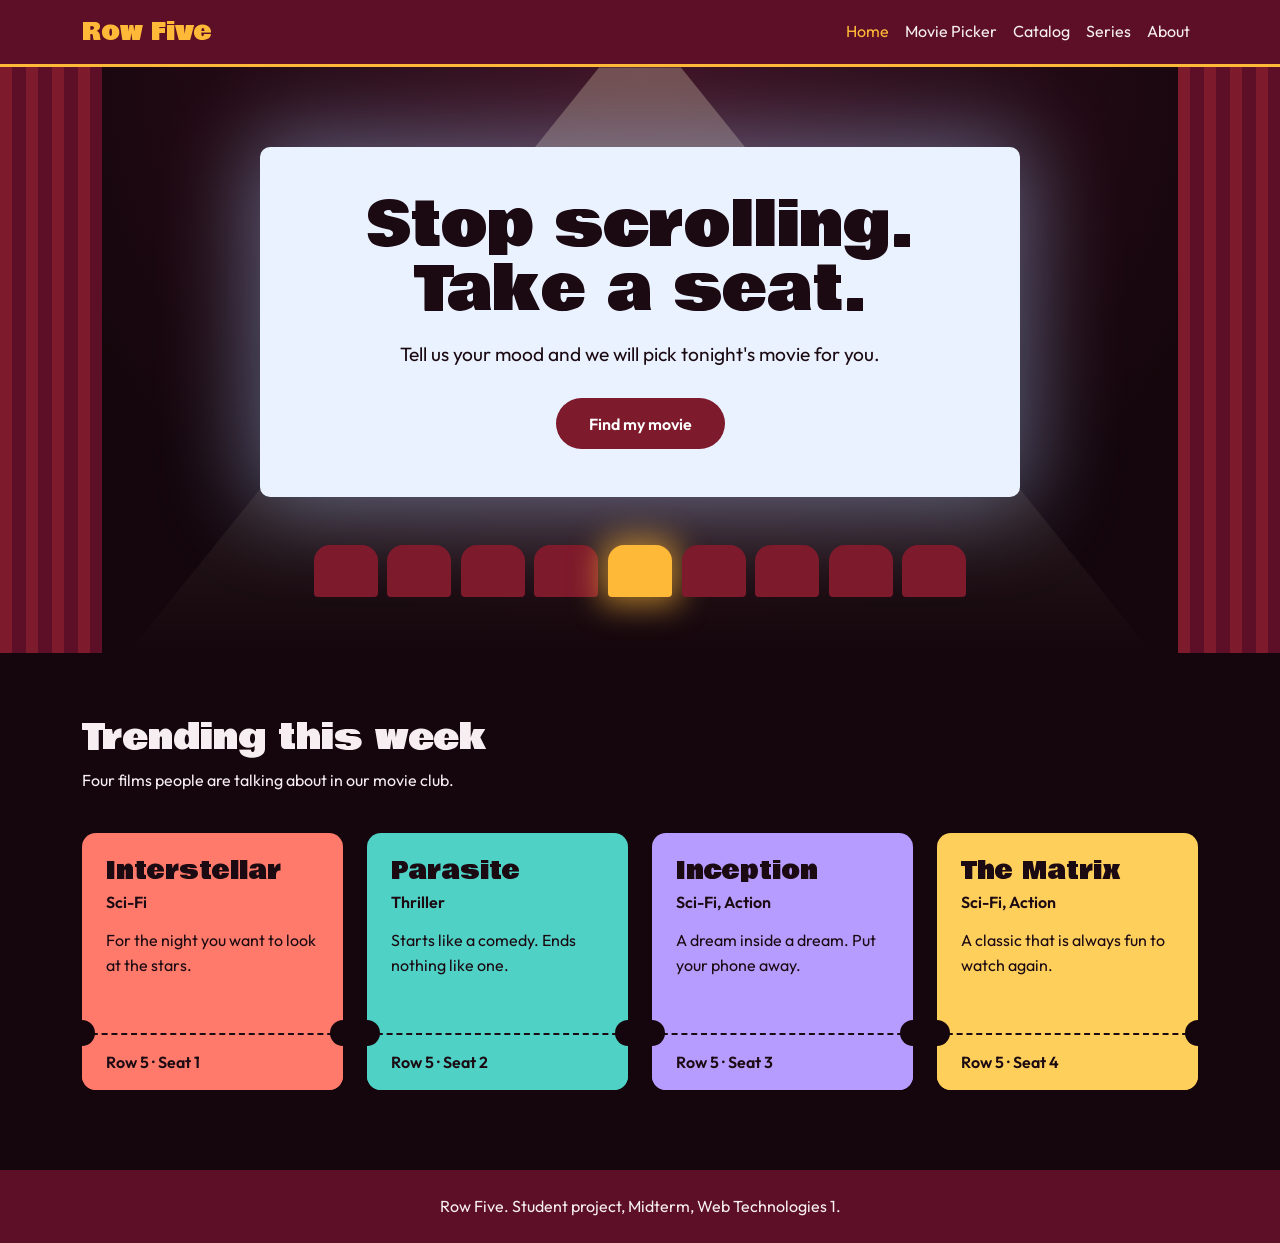
==== index.html @ 7a22eea6 "Add files via upload" ====
<!DOCTYPE html>
<html lang="en">
<head>
  <meta charset="UTF-8">
  <meta name="viewport" content="width=device-width, initial-scale=1">
  <title>Row Five | Find tonight's movie</title>

  <!-- Fonts: Bowlby One (headings) and Outfit (text) -->
  <link rel="preconnect" href="https://fonts.googleapis.com">
  <link rel="preconnect" href="https://fonts.gstatic.com" crossorigin>
  <link href="https://fonts.googleapis.com/css2?family=Bowlby+One&family=Outfit:wght@400;600&display=swap" rel="stylesheet">

  <!-- Bootstrap first, then our own style (ours must come after) -->
  <link href="https://cdn.jsdelivr.net/npm/bootstrap@5.3.3/dist/css/bootstrap.min.css" rel="stylesheet">
  <link rel="stylesheet" href="style.css">
</head>
<body>

  <!-- Navigation: the same on every page -->
  <header>
    <nav class="navbar navbar-expand-md site-nav">
      <div class="container">
        <a class="navbar-brand" href="index.html">Row Five</a>
        <button class="navbar-toggler" type="button" data-bs-toggle="collapse"
                data-bs-target="#menu" aria-controls="menu" aria-expanded="false" aria-label="Open menu">
          <span class="navbar-toggler-icon"></span>
        </button>
        <div class="collapse navbar-collapse" id="menu">
          <ul class="navbar-nav ms-auto">
            <li class="nav-item"><a class="nav-link active" href="index.html">Home</a></li>
            <li class="nav-item"><a class="nav-link" href="picker.html">Movie Picker</a></li>
            <li class="nav-item"><a class="nav-link" href="catalog.html">Catalog</a></li>
            <li class="nav-item"><a class="nav-link" href="series.html">Series</a></li>
            <li class="nav-item"><a class="nav-link" href="about.html">About</a></li>
          </ul>
        </div>
      </div>
    </nav>
  </header>

  <main>
    <!-- Hero: a tiny cinema hall -->
    <section class="hero">
      <div class="beam" aria-hidden="true"></div>

      <div class="container hero-inner">
        <div class="screen">
          <h1>Stop scrolling. Take a seat.</h1>
          <p class="hero-text">Tell us your mood and we will pick tonight's movie for you.</p>
          <a class="btn btn-seat" href="picker.html">Find my movie</a>
        </div>

        <div class="seats" aria-hidden="true">
          <span class="seat"></span><span class="seat"></span><span class="seat"></span>
          <span class="seat"></span><span class="seat seat-lit"></span><span class="seat"></span>
          <span class="seat"></span><span class="seat"></span><span class="seat"></span>
        </div>
      </div>
    </section>

    <!-- Trending this week: ticket cards -->
    <section class="trends">
      <div class="container">
        <h2>Trending this week</h2>
        <p class="section-text">Four films people are talking about in our movie club.</p>

        <div class="row g-4">
          <div class="col-12 col-sm-6 col-lg-3">
            <article class="ticket t-coral">
              <div class="ticket-main">
                <h3>Interstellar</h3>
                <p class="genre">Sci-Fi</p>
                <p>For the night you want to look at the stars.</p>
              </div>
              <div class="ticket-stub">Row 5 · Seat 1</div>
            </article>
          </div>

          <div class="col-12 col-sm-6 col-lg-3">
            <article class="ticket t-teal">
              <div class="ticket-main">
                <h3>Parasite</h3>
                <p class="genre">Thriller</p>
                <p>Starts like a comedy. Ends nothing like one.</p>
              </div>
              <div class="ticket-stub">Row 5 · Seat 2</div>
            </article>
          </div>

          <div class="col-12 col-sm-6 col-lg-3">
            <article class="ticket t-violet">
              <div class="ticket-main">
                <h3>Inception</h3>
                <p class="genre">Sci-Fi, Action</p>
                <p>A dream inside a dream. Put your phone away.</p>
              </div>
              <div class="ticket-stub">Row 5 · Seat 3</div>
            </article>
          </div>

          <div class="col-12 col-sm-6 col-lg-3">
            <article class="ticket t-mustard">
              <div class="ticket-main">
                <h3>The Matrix</h3>
                <p class="genre">Sci-Fi, Action</p>
                <p>A classic that is always fun to watch again.</p>
              </div>
              <div class="ticket-stub">Row 5 · Seat 4</div>
            </article>
          </div>
        </div>
      </div>
    </section>
  </main>

  <footer class="site-footer">
    <div class="container">
      <p>Row Five. Student project, Midterm, Web Technologies 1.</p>
    </div>
  </footer>

  <script src="https://cdn.jsdelivr.net/npm/bootstrap@5.3.3/dist/js/bootstrap.bundle.min.js"></script>
</body>
</html>
---- style.css ----
/* ===== Colors and fonts in one place (CSS variables) ===== */
:root {
  --night: #14060c;       /* dark hall */
  --velvet: #7d1a2c;      /* curtains */
  --velvet-dark: #5c0f26;
  --amber: #ffb938;       /* projector light */
  --screen: #eaf2ff;      /* cold white screen */
  --ink: #1b0a12;         /* dark text */
  --text: #f6eef0;

  --font-title: "Bowlby One", Impact, sans-serif;
  --font-text: "Outfit", Arial, sans-serif;
}

/* ===== Common styles for all pages ===== */
body {
  background: var(--night);
  color: var(--text);
  font-family: var(--font-text);
  line-height: 1.6;
}
h1, h2, h3, .navbar-brand {
  font-family: var(--font-title);
  font-weight: 400;
}
h2 { font-size: 2.2rem; margin-bottom: .5rem; }
.section-text { margin-bottom: 2.5rem; max-width: 60ch; }

/* ===== Navigation ===== */
.site-nav { background: var(--velvet-dark); border-bottom: 3px solid var(--amber); }
.site-nav .navbar-brand { color: var(--amber); font-size: 1.5rem; }
.site-nav .nav-link { color: var(--text); padding: .6rem 1rem; }
.site-nav .nav-link:hover,
.site-nav .nav-link.active { color: var(--amber); }
.site-nav .navbar-toggler { border-color: var(--amber); }
.site-nav .navbar-toggler-icon { filter: invert(1); }

/* ===== Hero: cinema hall ===== */
.hero {
  position: relative;
  overflow: hidden;
  padding: 3.5rem 0 2.5rem;
  background: radial-gradient(ellipse at 50% 0%, #3d1021 0%, var(--night) 70%);
}

/* Curtains on the left and right (stripes = folds) */
.hero::before,
.hero::after {
  content: "";
  position: absolute;
  top: 0;
  bottom: 0;
  width: clamp(28px, 8vw, 130px);
  background: repeating-linear-gradient(90deg, var(--velvet) 0 12px, var(--velvet-dark) 12px 26px);
}
.hero::before { left: 0; }
.hero::after  { right: 0; }

/* Projector beam: a trapezoid made with clip-path */
.beam {
  position: absolute;
  top: 0;
  left: 50%;
  width: 80%;
  height: 100%;
  transform: translateX(-50%);
  background: linear-gradient(to bottom, rgba(255, 240, 200, .28), rgba(255, 240, 200, 0));
  clip-path: polygon(46% 0, 54% 0, 100% 100%, 0 100%);
}

.hero-inner { position: relative; z-index: 1; }

/* The screen itself */
.screen {
  max-width: 760px;
  margin: 0 auto;
  padding: 3rem 2rem;
  text-align: center;
  background: var(--screen);
  color: var(--ink);
  border-radius: 10px;
  box-shadow: 0 0 90px 10px rgba(170, 205, 255, .45);
}
.screen h1 {
  font-size: clamp(2rem, 6vw, 3.8rem);
  line-height: 1.05;
  margin-bottom: 1rem;
}
.hero-text { font-size: 1.2rem; max-width: 40ch; margin: 0 auto 1.75rem; }

.btn-seat {
  background: var(--velvet);
  color: #fff;
  font-weight: 600;
  padding: .8rem 2rem;
  border-radius: 999px;
  transition: background .2s;
}
.btn-seat:hover { background: var(--ink); color: var(--amber); }

/* Row of seats: Flexbox */
.seats {
  display: flex;
  justify-content: center;
  gap: .6rem;
  margin-top: 3rem;
}
.seat {
  flex: 1;
  max-width: 64px;
  height: 52px;
  background: var(--velvet);
  border-radius: 16px 16px 4px 4px;
}
.seat-lit {
  background: var(--amber);
  box-shadow: 0 0 30px 8px rgba(255, 185, 56, .6);
}

/* ===== Ticket cards ===== */
.trends { padding: 4rem 0 5rem; }

.ticket {
  position: relative;
  background: var(--c);
  color: var(--ink);
  border-radius: 14px;
  transition: transform .3s;
}
.t-coral   { --c: #ff7a6b; }
.t-teal    { --c: #4fd1c5; }
.t-violet  { --c: #b79cff; }
.t-mustard { --c: #ffcf5c; }

.ticket-main { position: relative; padding: 1.5rem 1.5rem 1.75rem; min-height: 200px; }
.ticket h3 { font-size: 1.5rem; margin-bottom: .25rem; }
.genre { font-weight: 600; margin-bottom: .75rem; }
.ticket-main p:last-child { margin-bottom: 0; }

/* Round notches on both sides of the tear line */
.ticket-main::before,
.ticket-main::after {
  content: "";
  position: absolute;
  bottom: -13px;
  width: 26px;
  height: 26px;
  background: var(--night);
  border-radius: 50%;
  z-index: 2;
}
.ticket-main::before { left: -13px; }
.ticket-main::after  { right: -13px; }

/* Stub that tears off on hover */
.ticket-stub {
  padding: .9rem 1.5rem;
  border-top: 2px dashed var(--ink);
  font-weight: 600;
  background: var(--c);
  border-radius: 0 0 14px 14px;
  transform-origin: left top;
  transition: transform .35s;
}
.ticket:hover { transform: translateY(-5px); }
.ticket:hover .ticket-stub { transform: rotate(8deg) translate(10px, 8px); }

/* ===== Footer ===== */
.site-footer { background: var(--velvet-dark); padding: 1.5rem 0; text-align: center; }
.site-footer p { margin: 0; }

/* ===== Keyboard focus ===== */
a:focus-visible, button:focus-visible { outline: 3px solid var(--amber); outline-offset: 3px; }

/* ===== Our own media queries ===== */
@media (max-width: 767px) {
  .hero { padding: 2.5rem 0 2rem; }
  .screen { padding: 2rem 1.25rem; }
  .seat { height: 42px; }
}
@media (min-width: 1200px) {
  .hero { padding: 5rem 0 3.5rem; }
}

/* For people who turned animations off */
@media (prefers-reduced-motion: reduce) {
  .ticket, .ticket-stub, .btn-seat { transition: none; }
}
/* =========================================================
   PAGE 5: ABOUT
   ========================================================= */

/* ===== Story + facts ===== */
.story { padding: 4rem 0 3rem; }
.story p { max-width: 55ch; }

.facts {
  list-style: none;
  margin: 0;
  padding: 0;
  display: grid;
  gap: 1rem;
}
.facts li {
  display: flex;
  align-items: center;
  gap: 1.25rem;
  padding: 1rem 1.25rem;
  background: linear-gradient(180deg, #2a0f1c, #1d0a14);
  border: 2px solid var(--velvet);
  border-radius: 14px;
  font-size: 1.1rem;
  transition: transform .25s, border-color .25s;
}
.facts li:hover { transform: translateX(8px); border-color: var(--amber); }
.fact-num {
  flex: 0 0 auto;
  min-width: 3.2rem;
  text-align: center;
  font-family: var(--font-title);
  font-size: 2.4rem;
  line-height: 1;
  color: var(--amber);
  text-shadow: 0 0 18px rgba(255, 185, 56, .5);
}

/* ===== Cast & Crew: Grid ===== */
.cast-section {
  padding: 3.5rem 0 4rem;
  background: linear-gradient(180deg, var(--night), #1d0a14 50%, var(--night));
}
.cast-grid {
  display: grid;
  grid-template-columns: repeat(auto-fit, minmax(240px, 1fr));
  gap: 1.5rem;
}
.cast {
  position: relative;
  padding: 1.75rem 1.5rem;
  background: var(--c);
  color: var(--ink);
  border-radius: 14px;
  box-shadow: 0 12px 30px rgba(0, 0, 0, .55);
  transition: transform .3s;
}
/* Small star in the corner */
.cast::after {
  content: "\2605";
  position: absolute;
  top: .8rem;
  right: 1.1rem;
  font-size: 1.6rem;
  color: var(--ink);
  opacity: .8;
  transition: transform .5s;
}
.cast:hover { transform: translateY(-8px) rotate(-1deg); }
.cast:hover::after { transform: rotate(360deg) scale(1.3); }
.cast-role {
  display: inline-block;
  margin-bottom: .75rem;
  padding: .1rem .8rem;
  background: var(--ink);
  color: var(--c);
  border-radius: 999px;
  font-weight: 600;
  font-size: .8rem;
  letter-spacing: 2px;
  text-transform: uppercase;
}
.cast h3 { font-size: 1.5rem; }
.cast p:last-child { margin-bottom: 0; }

/* ===== Rolling credits (the memorable detail) ===== */
.roll-section { padding: 3.5rem 0; text-align: center; }
.roll {
  position: relative;
  max-width: 560px;
  height: 340px;
  margin: 1.5rem auto 0;
  overflow: hidden;
  background: #000;
  border: 6px solid #1c1c24;
  border-radius: 12px;
  box-shadow: 0 0 0 3px #3a3a48, 0 20px 50px rgba(0, 0, 0, .7);
}
/* Dark fade at the top and bottom of the screen */
.roll::before,
.roll::after {
  content: "";
  position: absolute;
  left: 0;
  right: 0;
  height: 70px;
  z-index: 2;
  pointer-events: none;
}
.roll::before { top: 0;    background: linear-gradient(#000, transparent); }
.roll::after  { bottom: 0; background: linear-gradient(transparent, #000); }

.roll-inner {
  padding: 0 1rem;
  animation: roll-up 22s linear infinite;
}
.roll-inner p { margin: 0 0 .4rem; font-size: 1.2rem; }
.roll-small {
  margin-top: 1.6rem !important;
  color: var(--amber);
  font-size: .85rem !important;
  letter-spacing: 3px;
  text-transform: uppercase;
}
.roll-big {
  font-family: var(--font-title);
  font-size: 2.4rem !important;
  line-height: 1.1;
  margin: 1.6rem 0 !important;
}
.roll:hover .roll-inner { animation-play-state: paused; }
@keyframes roll-up {
  from { transform: translateY(340px); }
  to   { transform: translateY(-100%); }
}

/* ===== FAQ: styled Bootstrap accordion ===== */
.faq { padding: 3rem 0 3.5rem; background: #1d0a14; }
.faq-accordion {
  --bs-accordion-bg: #2a0f1c;
  --bs-accordion-color: var(--text);
  --bs-accordion-border-color: var(--velvet);
  --bs-accordion-btn-bg: #2a0f1c;
  --bs-accordion-btn-color: var(--text);
  --bs-accordion-active-bg: var(--velvet-dark);
  --bs-accordion-active-color: var(--amber);
  --bs-accordion-btn-focus-box-shadow: 0 0 0 .25rem rgba(255, 185, 56, .35);
  max-width: 800px;
}
.faq-accordion .accordion-button {
  font-family: var(--font-text);
  font-weight: 600;
  font-size: 1.1rem;
}
.faq-accordion .accordion-button::after { filter: invert(1); }
.faq-accordion .accordion-header { margin: 0; font-size: 1rem; }

/* ===== Sources ===== */
.sources { padding: 3rem 0 4.5rem; }
.sources-list { list-style: none; margin: 0; padding: 0; max-width: 700px; }
.sources-list li {
  padding: .8rem 0;
  border-bottom: 2px dashed var(--velvet);
}
.sources-list strong { color: var(--amber); }

/* ===== Page 5: media queries ===== */
@media (min-width: 768px) {
  .roll { height: 400px; }
  @keyframes roll-up {
    from { transform: translateY(400px); }
    to   { transform: translateY(-100%); }
  }
}
@media (max-width: 767px) {
  .story { padding: 2.5rem 0 2rem; }
  .fact-num { font-size: 2rem; }
  .roll-big { font-size: 1.9rem !important; }
}
@media (prefers-reduced-motion: reduce) {
  .roll { height: auto; }
  .roll-inner { animation: none; padding: 1.5rem 1rem; }
  .roll::before, .roll::after { display: none; }
  .cast, .cast::after, .facts li { transition: none; }
}
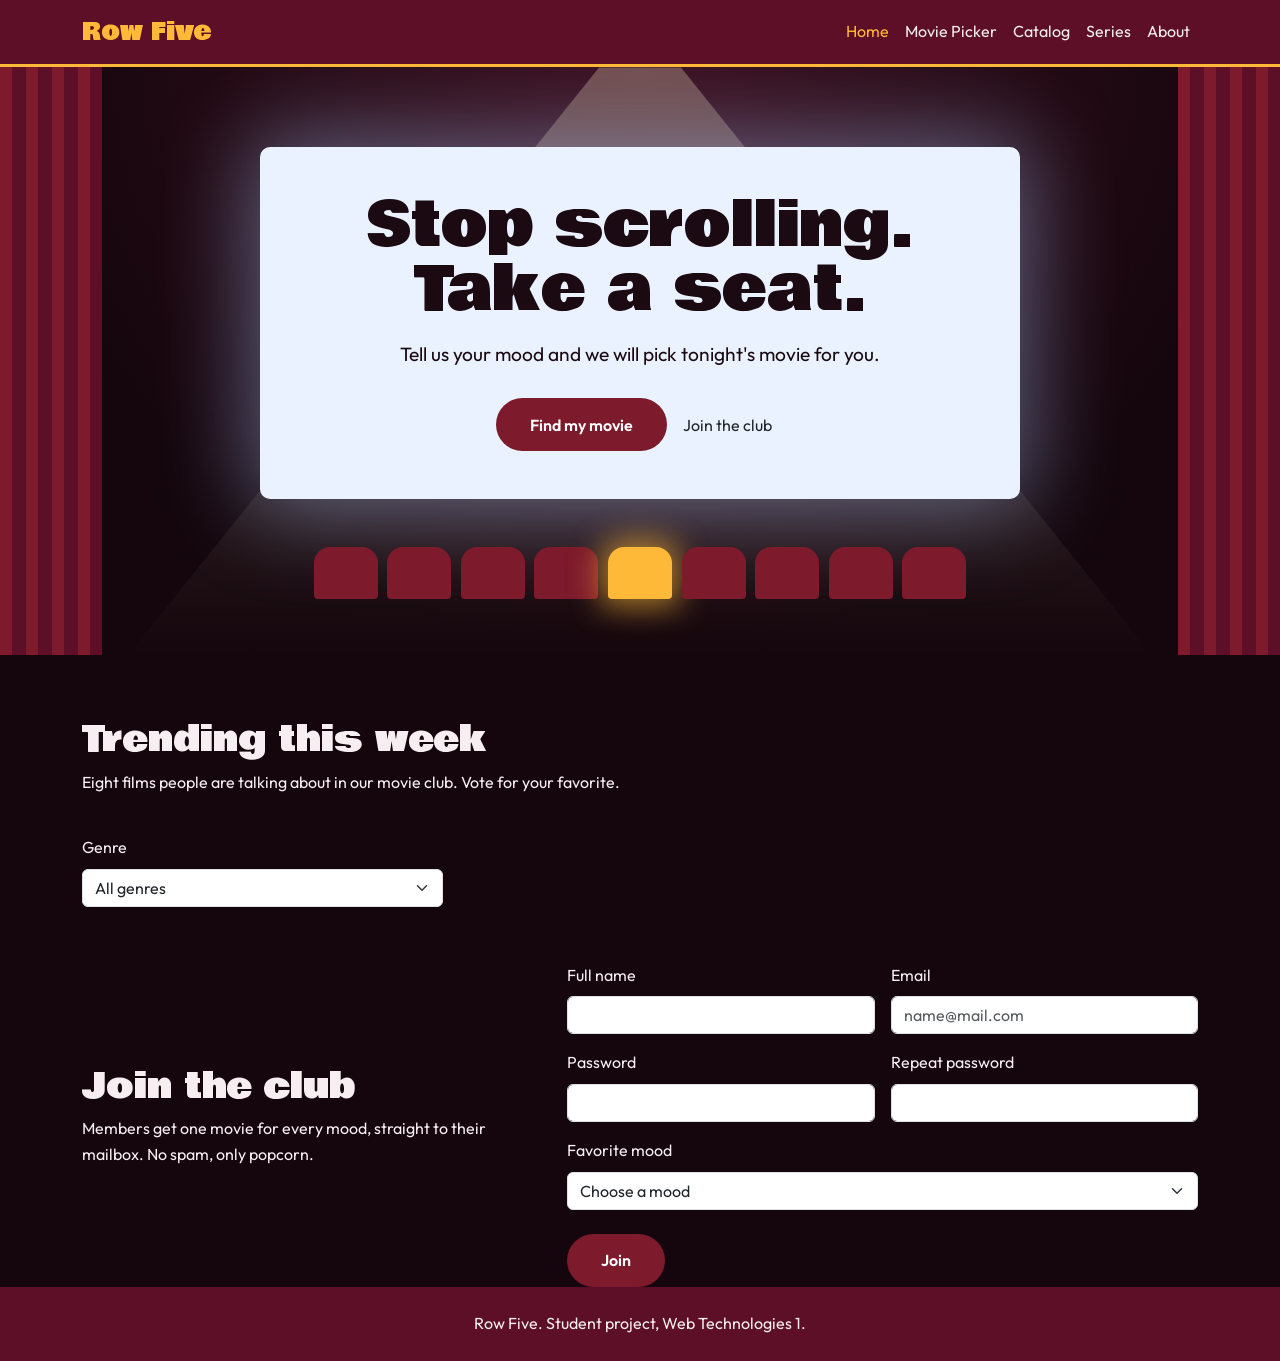
==== commit 3de34d6c: "Add files via upload" ====
--- a/index.html
+++ b/index.html
@@ -3,20 +3,19 @@
 <head>
   <meta charset="UTF-8">
   <meta name="viewport" content="width=device-width, initial-scale=1">
-  <title>Row Five | Find tonight's movie</title>
+  <title>Row Five | Find tonight's movie | Row Five</title>
 
-  <!-- Fonts: Bowlby One (headings) and Outfit (text) -->
   <link rel="preconnect" href="https://fonts.googleapis.com">
   <link rel="preconnect" href="https://fonts.gstatic.com" crossorigin>
   <link href="https://fonts.googleapis.com/css2?family=Bowlby+One&family=Outfit:wght@400;600&display=swap" rel="stylesheet">
 
-  <!-- Bootstrap first, then our own style (ours must come after) -->
   <link href="https://cdn.jsdelivr.net/npm/bootstrap@5.3.3/dist/css/bootstrap.min.css" rel="stylesheet">
   <link rel="stylesheet" href="style.css">
+  <link rel="stylesheet" href="css/forms.css">
+  <link rel="stylesheet" href="css/pages.css">
 </head>
 <body>
 
-  <!-- Navigation: the same on every page -->
   <header>
     <nav class="navbar navbar-expand-md site-nav">
       <div class="container">
@@ -28,10 +27,10 @@
         <div class="collapse navbar-collapse" id="menu">
           <ul class="navbar-nav ms-auto">
             <li class="nav-item"><a class="nav-link active" href="index.html">Home</a></li>
-            <li class="nav-item"><a class="nav-link" href="picker.html">Movie Picker</a></li>
-            <li class="nav-item"><a class="nav-link" href="catalog.html">Catalog</a></li>
-            <li class="nav-item"><a class="nav-link" href="series.html">Series</a></li>
-            <li class="nav-item"><a class="nav-link" href="about.html">About</a></li>
+            <li class="nav-item"><a class="nav-link " href="picker.html">Movie Picker</a></li>
+            <li class="nav-item"><a class="nav-link " href="catalog.html">Catalog</a></li>
+            <li class="nav-item"><a class="nav-link " href="series.html">Series</a></li>
+            <li class="nav-item"><a class="nav-link " href="about.html">About</a></li>
           </ul>
         </div>
       </div>
@@ -47,7 +46,10 @@
         <div class="screen">
           <h1>Stop scrolling. Take a seat.</h1>
           <p class="hero-text">Tell us your mood and we will pick tonight's movie for you.</p>
-          <a class="btn btn-seat" href="picker.html">Find my movie</a>
+          <div class="hero-buttons">
+            <a class="btn btn-seat" href="picker.html">Find my movie</a>
+            <a class="btn btn-outline-seat" href="#join" id="to-join">Join the club</a>
+          </div>
         </div>
 
         <div class="seats" aria-hidden="true">
@@ -58,55 +60,77 @@
       </div>
     </section>
 
-    <!-- Trending this week: ticket cards -->
-    <section class="trends">
+    <!-- Trending this week: ticket cards made from an array -->
+    <section class="trends" id="trends">
       <div class="container">
         <h2>Trending this week</h2>
-        <p class="section-text">Four films people are talking about in our movie club.</p>
+        <p class="section-text">Eight films people are talking about in our movie club. Vote for your favorite.</p>
 
-        <div class="row g-4">
-          <div class="col-12 col-sm-6 col-lg-3">
-            <article class="ticket t-coral">
-              <div class="ticket-main">
-                <h3>Interstellar</h3>
-                <p class="genre">Sci-Fi</p>
-                <p>For the night you want to look at the stars.</p>
+        <div class="row g-3 align-items-end trend-tools">
+          <div class="col-12 col-sm-6 col-md-4">
+            <label for="genre" class="form-label">Genre</label>
+            <select class="form-select" id="genre">
+              <option value="all">All genres</option>
+            </select>
+          </div>
+          <div class="col-12 col-sm-6 col-md-8">
+            <p class="votes-info" id="votes-info" aria-live="polite"></p>
+          </div>
+        </div>
+
+        <div class="row g-4" id="trend-list"></div>
+      </div>
+    </section>
+
+    <!-- Join the club: form with 5 fields -->
+    <section class="join" id="join">
+      <div class="container">
+        <div class="row g-5 align-items-center">
+          <div class="col-12 col-lg-5">
+            <h2>Join the club</h2>
+            <p>Members get one movie for every mood, straight to their mailbox. No spam, only popcorn.</p>
+          </div>
+          <div class="col-12 col-lg-7">
+            <form id="join-form" class="booking-form" novalidate>
+              <div class="row g-3">
+                <div class="col-12 col-md-6">
+                  <label for="j-name" class="form-label">Full name</label>
+                  <input type="text" class="form-control" id="j-name" autocomplete="name">
+                  <div class="invalid-feedback"></div>
+                </div>
+                <div class="col-12 col-md-6">
+                  <label for="j-email" class="form-label">Email</label>
+                  <input type="email" class="form-control" id="j-email" placeholder="name@mail.com" autocomplete="email">
+                  <div class="invalid-feedback"></div>
+                </div>
+                <div class="col-12 col-md-6">
+                  <label for="j-password" class="form-label">Password</label>
+                  <input type="password" class="form-control" id="j-password" autocomplete="new-password">
+                  <div class="invalid-feedback"></div>
+                </div>
+                <div class="col-12 col-md-6">
+                  <label for="j-confirm" class="form-label">Repeat password</label>
+                  <input type="password" class="form-control" id="j-confirm" autocomplete="new-password">
+                  <div class="invalid-feedback"></div>
+                </div>
+                <div class="col-12">
+                  <label for="j-mood" class="form-label">Favorite mood</label>
+                  <select class="form-select" id="j-mood">
+                    <option value="">Choose a mood</option>
+                    <option value="funny">I want to laugh</option>
+                    <option value="thrilling">Edge of my seat</option>
+                    <option value="mind-bending">Blow my mind</option>
+                    <option value="emotional">I want to feel</option>
+                  </select>
+                  <div class="invalid-feedback"></div>
+                </div>
               </div>
-              <div class="ticket-stub">Row 5 · Seat 1</div>
-            </article>
-          </div>
-
-          <div class="col-12 col-sm-6 col-lg-3">
-            <article class="ticket t-teal">
-              <div class="ticket-main">
-                <h3>Parasite</h3>
-                <p class="genre">Thriller</p>
-                <p>Starts like a comedy. Ends nothing like one.</p>
-              </div>
-              <div class="ticket-stub">Row 5 · Seat 2</div>
-            </article>
-          </div>
-
-          <div class="col-12 col-sm-6 col-lg-3">
-            <article class="ticket t-violet">
-              <div class="ticket-main">
-                <h3>Inception</h3>
-                <p class="genre">Sci-Fi, Action</p>
-                <p>A dream inside a dream. Put your phone away.</p>
-              </div>
-              <div class="ticket-stub">Row 5 · Seat 3</div>
-            </article>
-          </div>
-
-          <div class="col-12 col-sm-6 col-lg-3">
-            <article class="ticket t-mustard">
-              <div class="ticket-main">
-                <h3>The Matrix</h3>
-                <p class="genre">Sci-Fi, Action</p>
-                <p>A classic that is always fun to watch again.</p>
-              </div>
-              <div class="ticket-stub">Row 5 · Seat 4</div>
-            </article>
+              <button type="submit" class="btn btn-seat mt-4">Join</button>
+            </form>
+            <div id="join-success" class="success-box" role="status" style="display: none;">
+              <p class="success-title">You are in!</p>
+              <p id="join-text"></p>
+            </div>
           </div>
         </div>
       </div>
@@ -115,10 +139,13 @@
 
   <footer class="site-footer">
     <div class="container">
-      <p>Row Five. Student project, Midterm, Web Technologies 1.</p>
+      <p>Row Five. Student project, Web Technologies 1.</p>
     </div>
   </footer>
 
+  <script src="https://code.jquery.com/jquery-3.7.1.min.js"></script>
   <script src="https://cdn.jsdelivr.net/npm/bootstrap@5.3.3/dist/js/bootstrap.bundle.min.js"></script>
+  <script src="js/forms.js"></script>
+  <script src="js/home.js"></script>
 </body>
 </html>
--- a/style.css
+++ b/style.css
@@ -89,14 +89,23 @@
 .hero-text { font-size: 1.2rem; max-width: 40ch; margin: 0 auto 1.75rem; }
 
 .btn-seat {
-  background: var(--velvet);
-  color: #fff;
+  background-color: var(--velvet) !important;
+  color: #ffffff !important;
   font-weight: 600;
-  padding: .8rem 2rem;
-  border-radius: 999px;
-  transition: background .2s;
-}
-.btn-seat:hover { background: var(--ink); color: var(--amber); }
+  padding: .8rem 2rem !important;
+  border-radius: 999px !important;
+  border: 2px solid transparent !important;
+  transition: background-color .2s, border-color .2s, color .2s, transform .2s;
+}
+
+.btn-seat:hover,
+.btn-seat:focus {
+  background-color: var(--velvet-dark) !important;
+  color: var(--amber) !important;
+  border-color: var(--amber) !important;
+  transform: translateY(-2px);
+  box-shadow: 0 4px 15px rgba(255, 185, 56, 0.25);
+}
 
 /* Row of seats: Flexbox */
 .seats {
@@ -118,12 +127,13 @@
 }
 
 /* ===== Ticket cards ===== */
+/* ===== Ticket cards ===== */
 .trends { padding: 4rem 0 5rem; }
 
 .ticket {
   position: relative;
-  background: var(--c);
   color: var(--ink);
+  background: rgba(10, 3, 7, 0.75); /* Тёмная пустота/ниша под оторванным билетом */
   border-radius: 14px;
   transition: transform .3s;
 }
@@ -132,12 +142,18 @@
 .t-violet  { --c: #b79cff; }
 .t-mustard { --c: #ffcf5c; }
 
-.ticket-main { position: relative; padding: 1.5rem 1.5rem 1.75rem; min-height: 200px; }
+.ticket-main { 
+  position: relative; 
+  padding: 1.5rem 1.5rem 1.75rem; 
+  min-height: 200px; 
+  background: var(--c); 
+  border-radius: 14px 14px 0 0;
+}
 .ticket h3 { font-size: 1.5rem; margin-bottom: .25rem; }
 .genre { font-weight: 600; margin-bottom: .75rem; }
 .ticket-main p:last-child { margin-bottom: 0; }
 
-/* Round notches on both sides of the tear line */
+/* Круглые вырезы по бокам линии отрыва */
 .ticket-main::before,
 .ticket-main::after {
   content: "";
@@ -152,18 +168,27 @@
 .ticket-main::before { left: -13px; }
 .ticket-main::after  { right: -13px; }
 
-/* Stub that tears off on hover */
+/* Корешок билета */
 .ticket-stub {
   padding: .9rem 1.5rem;
   border-top: 2px dashed var(--ink);
   font-weight: 600;
   background: var(--c);
   border-radius: 0 0 14px 14px;
+  /* Точка вращения в самом верхнем левом углу */
   transform-origin: left top;
-  transition: transform .35s;
-}
-.ticket:hover { transform: translateY(-5px); }
-.ticket:hover .ticket-stub { transform: rotate(8deg) translate(10px, 8px); }
+  transition: transform .35s ease-out, box-shadow .35s ease;
+}
+
+.ticket:hover { 
+  transform: translateY(-4px); 
+}
+
+/* Левый край остаётся прикреплённым, правый отгибается вниз */
+.ticket:hover .ticket-stub { 
+  transform: rotate(5deg); 
+  box-shadow: -4px 8px 16px rgba(0, 0, 0, 0.5);
+}
 
 /* ===== Footer ===== */
 .site-footer { background: var(--velvet-dark); padding: 1.5rem 0; text-align: center; }
@@ -370,4 +395,317 @@
   .roll-inner { animation: none; padding: 1.5rem 1rem; }
   .roll::before, .roll::after { display: none; }
   .cast, .cast::after, .facts li { transition: none; }
+}
+/* =========================================================
+   SHARED PAGE HEADER (used by Picker, Catalog and About)
+   ========================================================= */
+.page-head {
+  position: relative;
+  padding: 3.5rem 0 3rem;
+  background: radial-gradient(ellipse at 50% 0%, #3d1021 0%, var(--night) 75%);
+}
+/* Row of marquee bulbs under the header */
+.page-head::after {
+  content: "";
+  position: absolute;
+  left: 0;
+  right: 0;
+  bottom: 0;
+  height: 14px;
+  background: radial-gradient(circle, var(--amber) 0 4px, transparent 5px) 0 50% / 28px 14px repeat-x;
+  opacity: .85;
+}
+.eyebrow {
+  margin-bottom: .5rem;
+  color: var(--amber);
+  font-weight: 600;
+  letter-spacing: 3px;
+  text-transform: uppercase;
+  font-size: .85rem;
+}
+.page-head h1 { font-size: clamp(2.2rem, 7vw, 4rem); line-height: 1.05; margin-bottom: 1rem; }
+.page-lead { font-size: 1.2rem; max-width: 50ch; margin: 0; }
+
+/* =========================================================
+   PAGE 2: MOVIE PICKER
+   ========================================================= */
+/* =========================================================
+   PAGE 2: MOVIE PICKER
+   ========================================================= */
+.picker { padding: 3.5rem 0 4rem; }
+
+/* Form */
+.picker-form { max-width: 560px; }
+.q-block { border: 0; padding: 0; margin: 0 0 2rem; }
+.q-block legend {
+  float: none;
+  width: auto;
+  margin-bottom: 1rem;
+  font-family: var(--font-title);
+  font-size: 1.4rem;
+  color: var(--amber);
+}
+.mood-grid {
+  display: grid;
+  grid-template-columns: repeat(auto-fit, minmax(150px, 1fr));
+  gap: .75rem;
+}
+
+/* Кнопки-кресла с принудительным перекрытием стилей Bootstrap (!important) */
+.mood-btn {
+  padding: .9rem 1rem !important;
+  background-color: #2a0f1c !important;
+  color: var(--text) !important;
+  border: 2px solid var(--velvet) !important;
+  border-radius: 12px;
+  font-weight: 600;
+  transition: transform .2s, border-color .2s, background-color .2s, color .2s;
+}
+
+/* Состояние при наведении и фокусе */
+.mood-btn:hover,
+.btn-check:hover + .mood-btn,
+.btn-check:focus + .mood-btn {
+  background-color: var(--velvet-dark) !important;
+  color: var(--amber) !important;
+  border-color: var(--amber) !important;
+  transform: translateY(-3px);
+}
+
+/* Выбранная кнопка (Radio Checked) */
+.btn-check:checked + .mood-btn {
+  background-color: var(--amber) !important;
+  color: var(--ink) !important;
+  border-color: var(--amber) !important;
+  box-shadow: 0 0 24px rgba(255, 185, 56, .55);
+}
+
+/* Выбранная кнопка при наведении */
+.btn-check:checked:hover + .mood-btn,
+.btn-check:checked + .mood-btn:hover {
+  background-color: #ffc55a !important;
+  color: var(--ink) !important;
+  border-color: var(--amber) !important;
+}
+
+.btn-check:focus-visible + .mood-btn { 
+  outline: 3px solid var(--amber) !important; 
+  outline-offset: 3px; 
+}
+
+/* Ticket result */
+#result { max-width: 460px; margin: 0 auto; }
+.ticket-empty {
+  padding: 2.5rem 1.5rem;
+  text-align: center;
+  border: 3px dashed var(--velvet);
+  border-radius: 14px;
+}
+.ticket-empty-title { font-family: var(--font-title); font-size: 1.5rem; color: var(--amber); margin-bottom: .5rem; }
+.ticket-empty p:last-child { margin-bottom: 0; }
+#result .ticket { animation: print-ticket .5s ease-out; }
+@keyframes print-ticket {
+  from { transform: translateY(-30px); opacity: 0; }
+  to   { transform: translateY(0); opacity: 1; }
+}
+
+/* Table: Bootstrap table with our colors */
+.menu-table { padding: 3rem 0 5rem; background: #1d0a14; }
+.programme {
+  --bs-table-bg: #2a0f1c;
+  --bs-table-color: var(--text);
+  --bs-table-border-color: var(--velvet);
+  --bs-table-striped-bg: #2a0f1c;
+  --bs-table-hover-bg: var(--velvet-dark);
+  --bs-table-hover-color: var(--amber);
+  min-width: 560px;
+  margin: 0;
+}
+.programme caption { color: var(--text); opacity: .7; }
+.programme thead th {
+  background: var(--velvet-dark);
+  color: var(--amber);
+  font-family: var(--font-title);
+  font-weight: 400;
+  padding: 1rem;
+  border-bottom: 3px solid var(--amber);
+}
+.programme td, .programme tbody th { padding: 1rem; }
+.programme tbody th { color: var(--amber); font-weight: 600; }
+.menu-table .table-responsive { border: 2px solid var(--velvet); border-radius: 14px; }
+
+/* =========================================================
+   PAGE 3: CATALOG
+   ========================================================= */
+.catalog { padding: 3.5rem 0 5rem; }
+
+/* Filter buttons */
+.filters { display: flex; flex-wrap: wrap; gap: .6rem; margin-bottom: 2.5rem; }
+.filter-btn {
+  padding: .5rem 1.4rem;
+  background: transparent;
+  color: var(--text);
+  border: 2px solid var(--velvet);
+  border-radius: 999px;
+  font-weight: 600;
+  transition: background .2s, color .2s, border-color .2s;
+}
+.filter-btn:hover { border-color: var(--amber); color: var(--amber); }
+.filter-btn.active { background: var(--amber); border-color: var(--amber); color: var(--ink); }
+.filter-btn:focus-visible { outline: 3px solid var(--amber); outline-offset: 3px; }
+
+/* Poster cards: art on top, info on a dark panel */
+.poster {
+  display: flex;
+  flex-direction: column;
+  height: 100%;
+  overflow: hidden;
+  background: #1d0a14;
+  border: 3px solid var(--c);
+  border-radius: 14px;
+  transition: transform .3s, box-shadow .3s;
+}
+.poster:hover { transform: translateY(-6px); box-shadow: 0 0 30px -4px var(--c); }
+
+.poster-art {
+  position: relative;
+  display: flex;
+  align-items: flex-end;
+  min-height: 170px;
+  padding: 1rem 1.25rem;
+  background:
+    radial-gradient(circle at 75% 30%, rgba(255, 255, 255, .6) 0 16%, transparent 17%),
+    linear-gradient(165deg, var(--c), #14060c 140%);
+}
+.poster-year {
+  font-family: var(--font-title);
+  font-size: 2.6rem;
+  line-height: 1;
+  color: var(--ink);
+}
+.poster-info { display: flex; flex-direction: column; flex: 1; padding: 1.25rem; color: var(--text); }
+.poster-info h3 { font-size: 1.25rem; margin-bottom: .25rem; color: var(--c); }
+.poster-meta { font-weight: 600; margin-bottom: .6rem; }
+.poster-info p:not(.poster-meta) { margin-bottom: 1rem; }
+.poster-tag {
+  align-self: flex-start;
+  margin-top: auto;
+  padding: .1rem .8rem;
+  background: var(--c);
+  color: var(--ink);
+  border-radius: 999px;
+  font-size: .85rem;
+  font-weight: 600;
+}
+
+/* =========================================================
+   Picker + Catalog: media queries
+   ========================================================= */
+@media (max-width: 767px) {
+  .page-head { padding: 2.5rem 0 2.5rem; }
+  .picker { padding: 2.5rem 0 3rem; }
+  .catalog { padding: 2.5rem 0 3.5rem; }
+  .q-block legend { font-size: 1.2rem; }
+  .poster-art { min-height: 140px; }
+}
+@media (min-width: 1200px) {
+  .page-head { padding: 4.5rem 0 3.5rem; }
+}
+@media (prefers-reduced-motion: reduce) {
+  .mood-btn, .filter-btn, .poster { transition: none; }
+  #result .ticket { animation: none; }
+}
+/* =========================================================
+   PAGE 4: SERIES (TV guide)
+   Paste at the very end of style.css, after the Picker/Catalog block
+   ========================================================= */
+.guide { padding: 3.5rem 0 4rem; }
+.guide-list { display: grid; gap: 1.25rem; }
+
+/* One row = one channel. Mobile: everything in one column (Grid) */
+.guide-row {
+  display: grid;
+  grid-template-columns: 1fr;
+  gap: 1rem;
+  padding: 1.25rem;
+  background: linear-gradient(180deg, #2a0f1c, #1d0a14);
+  border: 2px solid var(--velvet);
+  border-left: 8px solid var(--c);
+  border-radius: 14px;
+  transition: transform .25s, border-color .25s;
+}
+.guide-row:hover { transform: translateX(8px); border-color: var(--c); }
+
+/* Channel box with TV scanlines */
+.guide-ch {
+  position: relative;
+  display: flex;
+  align-items: baseline;
+  gap: .5rem;
+  align-self: start;
+  padding: .6rem 1rem;
+  background: var(--c);
+  color: var(--ink);
+  border-radius: 10px;
+  overflow: hidden;
+}
+.guide-ch::after {
+  content: "";
+  position: absolute;
+  inset: 0;
+  background: repeating-linear-gradient(0deg, rgba(0, 0, 0, .14) 0 2px, transparent 2px 4px);
+  pointer-events: none;
+}
+.ch-label { font-weight: 600; letter-spacing: 2px; font-size: .85rem; }
+.ch-num { font-family: var(--font-title); font-size: 2.2rem; line-height: 1; }
+
+.guide-info h3 { font-size: 1.5rem; margin-bottom: .25rem; color: var(--c); }
+.guide-meta { font-weight: 600; margin-bottom: .5rem; }
+.guide-info p:last-child { margin-bottom: 0; }
+
+/* Meter: Bootstrap progress restyled as a tape */
+.guide-meter { align-self: center; }
+.meter-label { margin-bottom: .4rem; font-weight: 600; color: var(--amber); }
+.meter-hours { margin: .4rem 0 0; font-size: .9rem; opacity: .85; }
+.guide-row .progress {
+  --bs-progress-bg: #14060c;
+  --bs-progress-height: 14px;
+  --bs-progress-border-radius: 999px;
+  border: 1px solid var(--velvet);
+}
+.guide-row .progress-bar {
+  background: var(--c);
+  box-shadow: 0 0 12px var(--c);
+}
+
+/* Time boxes */
+.timebox { padding: 3rem 0 5rem; background: #1d0a14; }
+.time-card {
+  height: 100%;
+  padding: 1.5rem;
+  border: 2px dashed var(--velvet);
+  border-radius: 14px;
+  transition: border-color .25s;
+}
+.time-card:hover { border-color: var(--amber); }
+.time-card h3 { font-size: 1.3rem; color: var(--amber); margin-bottom: .5rem; }
+.time-card p { margin: 0; }
+
+/* ===== Series: media queries ===== */
+@media (min-width: 768px) {
+  /* Tablet: channel + info on top line, meter below */
+  .guide-row { grid-template-columns: auto 1fr; align-items: start; }
+  .guide-meter { grid-column: 1 / -1; }
+}
+@media (min-width: 992px) {
+  /* Desktop: channel | info | meter in one line */
+  .guide-row { grid-template-columns: auto 1fr 260px; align-items: center; gap: 1.75rem; }
+  .guide-meter { grid-column: auto; }
+}
+@media (max-width: 767px) {
+  .guide { padding: 2.5rem 0 3rem; }
+  .guide-info h3 { font-size: 1.3rem; }
+}
+@media (prefers-reduced-motion: reduce) {
+  .guide-row, .time-card { transition: none; }
 }
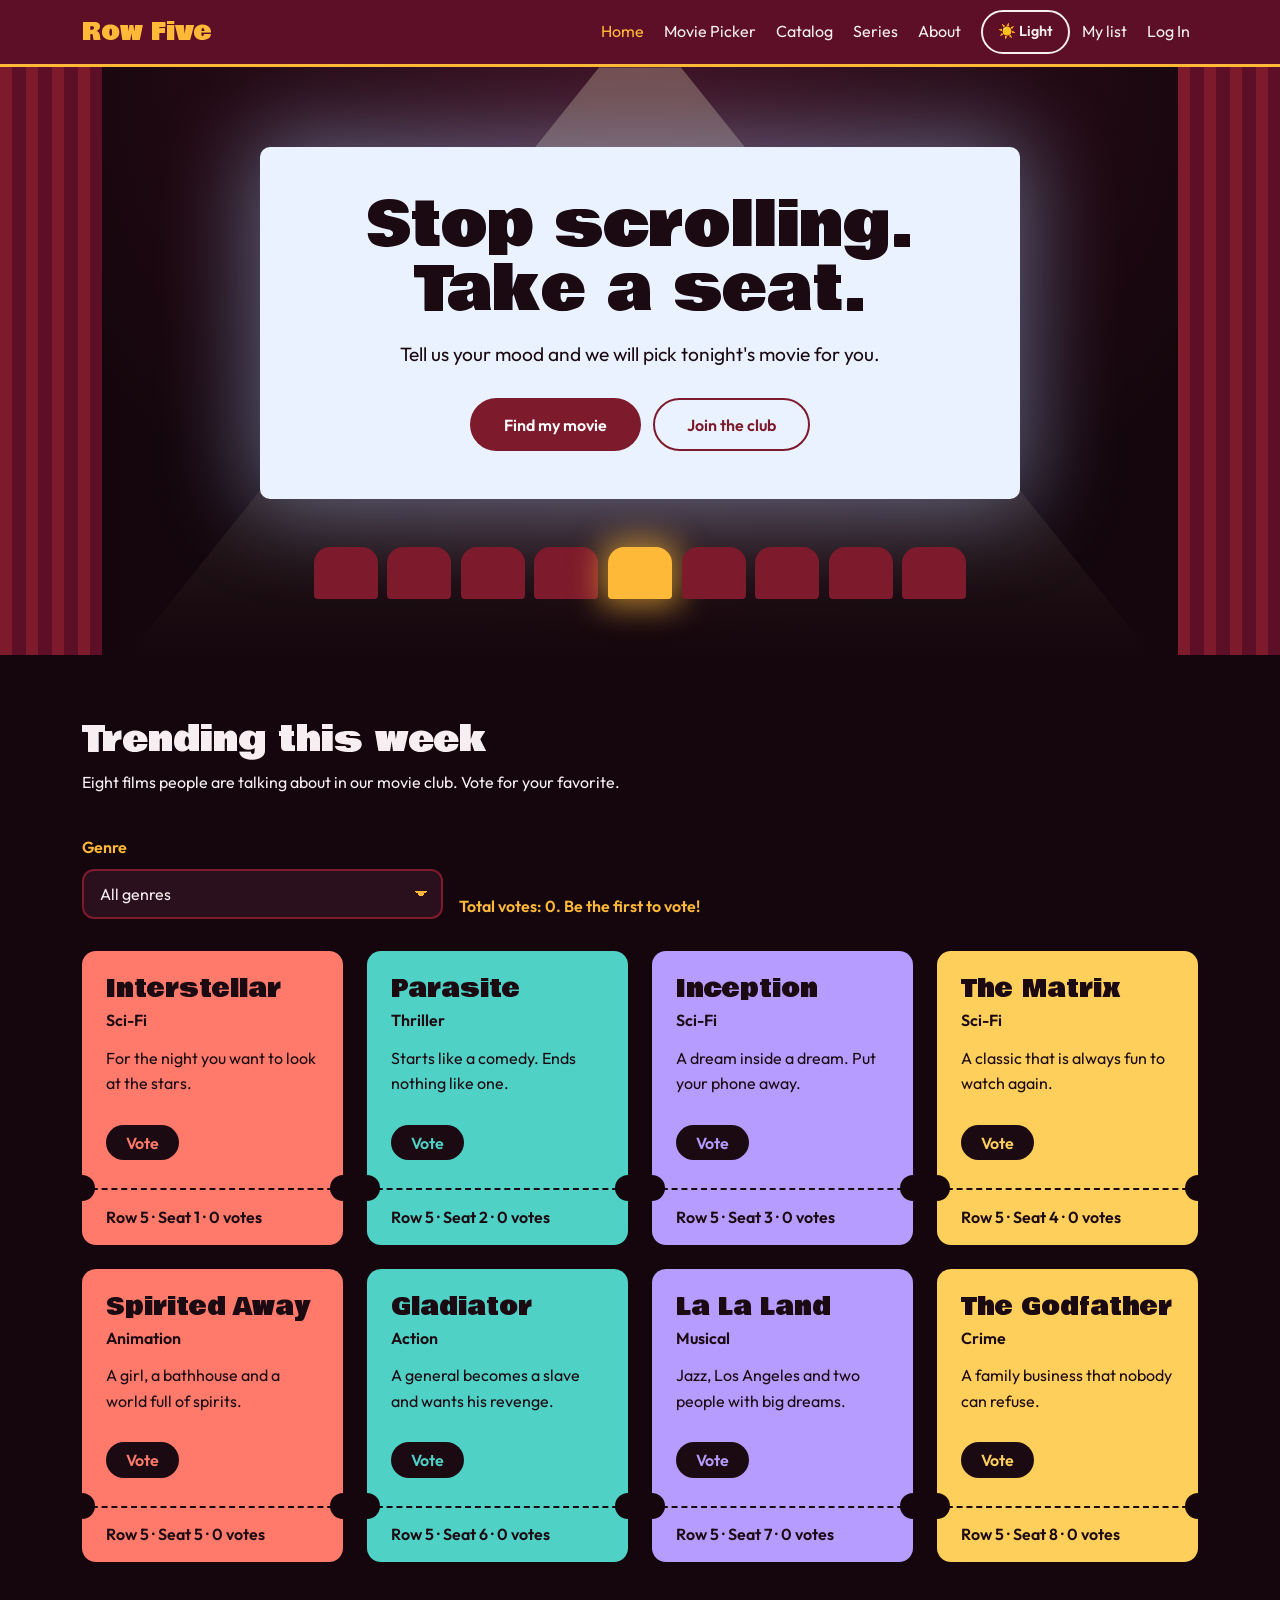
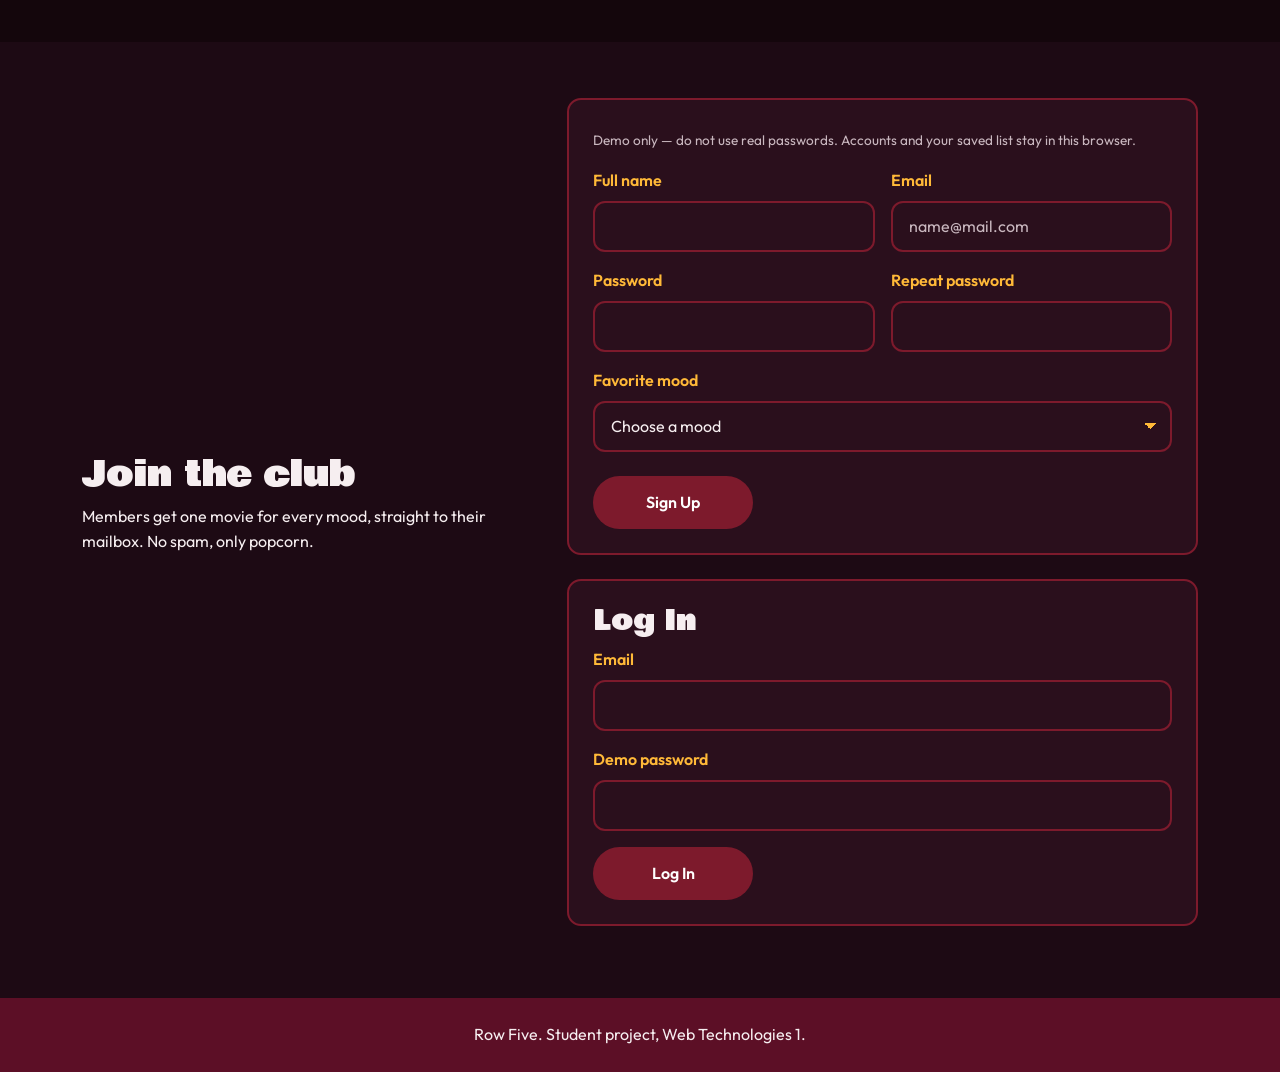
==== commit 543ffc37: "Add files via upload" ====
--- a/index.html
+++ b/index.html
@@ -4,6 +4,7 @@
   <meta charset="UTF-8">
   <meta name="viewport" content="width=device-width, initial-scale=1">
   <title>Row Five | Find tonight's movie | Row Five</title>
+  <script src="js/theme.js"></script>
 
   <link rel="preconnect" href="https://fonts.googleapis.com">
   <link rel="preconnect" href="https://fonts.gstatic.com" crossorigin>
@@ -13,11 +14,14 @@
   <link rel="stylesheet" href="style.css">
   <link rel="stylesheet" href="css/forms.css">
   <link rel="stylesheet" href="css/pages.css">
+  <link rel="stylesheet" href="css/themes.css">
+  <link rel="stylesheet" href="css/responsive.css">
 </head>
 <body>
+  <a class="skip-link" href="#main-content">Skip to content</a>
 
   <header>
-    <nav class="navbar navbar-expand-md site-nav">
+    <nav class="navbar navbar-expand-lg site-nav" aria-label="Main navigation">
       <div class="container">
         <a class="navbar-brand" href="index.html">Row Five</a>
         <button class="navbar-toggler" type="button" data-bs-toggle="collapse"
@@ -26,18 +30,21 @@
         </button>
         <div class="collapse navbar-collapse" id="menu">
           <ul class="navbar-nav ms-auto">
-            <li class="nav-item"><a class="nav-link active" href="index.html">Home</a></li>
+            <li class="nav-item"><a class="nav-link active" aria-current="page" href="index.html">Home</a></li>
             <li class="nav-item"><a class="nav-link " href="picker.html">Movie Picker</a></li>
             <li class="nav-item"><a class="nav-link " href="catalog.html">Catalog</a></li>
             <li class="nav-item"><a class="nav-link " href="series.html">Series</a></li>
             <li class="nav-item"><a class="nav-link " href="about.html">About</a></li>
+            <li class="nav-item ms-lg-2 mt-2 mt-lg-0">
+              <button type="button" class="btn theme-btn" id="theme-toggle" aria-label="Switch to light theme">☀️ Light</button>
+            </li>
           </ul>
         </div>
       </div>
     </nav>
   </header>
 
-  <main>
+  <main id="main-content" tabindex="-1">
     <!-- Hero: a tiny cinema hall -->
     <section class="hero">
       <div class="beam" aria-hidden="true"></div>
@@ -95,7 +102,7 @@
               <div class="row g-3">
                 <div class="col-12 col-md-6">
                   <label for="j-name" class="form-label">Full name</label>
-                  <input type="text" class="form-control" id="j-name" autocomplete="name">
+                  <input type="text" class="form-control" id="j-name" autocomplete="name" minlength="3" pattern="[A-Za-zА-Яа-яЁё]{3,}" required>
                   <div class="invalid-feedback"></div>
                 </div>
                 <div class="col-12 col-md-6">
@@ -145,7 +152,9 @@
 
   <script src="https://code.jquery.com/jquery-3.7.1.min.js"></script>
   <script src="https://cdn.jsdelivr.net/npm/bootstrap@5.3.3/dist/js/bootstrap.bundle.min.js"></script>
+  <script src="js/effects.js"></script>
   <script src="js/forms.js"></script>
+  <script src="js/account.js"></script>
   <script src="js/home.js"></script>
 </body>
 </html>
--- a/style.css
+++ b/style.css
@@ -708,4 +708,209 @@
 }
 @media (prefers-reduced-motion: reduce) {
   .guide-row, .time-card { transition: none; }
-}+}
+html, body {
+  max-width: 100%;
+}
+@media (max-width: 991.98px) {
+  .navbar-collapse {
+    background: #14060b;
+    padding: 1rem;
+    border-radius: 16px;
+    margin-top: 0.75rem;
+    border: 1px solid rgba(255, 255, 255, 0.12);
+  }
+  .navbar-nav .nav-link {
+    padding: 0.65rem 0.75rem;
+    font-size: 1.05rem;
+  }
+}
+
+@media (max-width: 575.98px) {
+  section, .py-5 {
+    padding-top: 2.25rem !important;
+    padding-bottom: 2.25rem !important;
+  }
+  h1, .display-4, .display-5 {
+    font-size: 2rem !important;
+    line-height: 1.2;
+  }
+  h2 {
+    font-size: 1.55rem !important;
+  }
+  .container {
+    padding-left: 1rem;
+    padding-right: 1rem;
+  }
+}
+@media (max-width: 767.98px) {
+  .form-card, form {
+    padding: 1.25rem !important;
+  }
+  .form-control, .form-select {
+    font-size: 16px !important;
+    min-height: 48px;
+    padding: 0.65rem 0.9rem;
+  }
+  form .btn[type="submit"],
+  #pick-btn {
+    width: 100%;
+    min-height: 48px;
+    font-size: 1rem;
+  }
+}
+@media (max-width: 991.98px) {
+  .ticket {
+    margin-bottom: 0.5rem;
+  }
+  .cast-card, .stat-box {
+    padding: 1.25rem;
+  }
+}
+
+@media (max-width: 575.98px) {
+  .mood-btn {
+    width: 100%;
+    min-height: 48px;
+    display: flex;
+    align-items: center;
+    justify-content: center;
+    margin-bottom: 0.4rem;
+  }
+  .ticket:hover .ticket-stub {
+    transform: translateY(4px) rotate(1deg);
+  }
+  .vote-btn {
+    width: 100%;
+    min-height: 44px;
+  }
+  .table-responsive {
+    border-radius: 12px;
+    -webkit-overflow-scrolling: touch;
+  }
+  .table th, .table td {
+    padding: 0.65rem 0.75rem;
+    font-size: 0.9rem;
+    white-space: nowrap;
+  }
+}
+/* ---------- Кнопка переключения темы ---------- */
+.theme-btn {
+  border: 1.5px solid var(--accent, #f7b844);
+  color: var(--text);
+  background: transparent;
+  border-radius: 999px;
+  padding: 0.35rem 0.95rem;
+  font-weight: 600;
+  font-size: 0.9rem;
+  transition: background 0.2s, color 0.2s;
+}
+.theme-btn:hover {
+  background: var(--accent, #f7b844);
+  color: #14060b;
+}
+.theme-btn:focus-visible {
+  outline: 3px solid var(--accent, #f7b844);
+  outline-offset: 3px;
+}
+
+/* ---------- Светлая тема (Light Mode через CSS-переменные) ---------- */
+[data-theme="light"] {
+  --bg: #faf6f2;
+  --surface: #ffffff;
+  --card: #ffffff;
+  --text: #1c1014;
+  --muted: #5c4950;
+  --border: rgba(28, 16, 20, 0.15);
+  --accent: #d9820b;
+  --ink: #1c1014;
+}
+
+[data-theme="light"] body {
+  background: var(--bg);
+  color: var(--text);
+}
+
+[data-theme="light"] .navbar {
+  background: rgba(250, 246, 242, 0.95) !important;
+  border-bottom: 1px solid rgba(28, 16, 20, 0.1);
+}
+
+[data-theme="light"] .navbar-brand,
+[data-theme="light"] .nav-link {
+  color: var(--text) !important;
+}
+
+[data-theme="light"] .navbar-toggler {
+  border-color: rgba(28, 16, 20, 0.3);
+  filter: invert(1);
+}
+
+[data-theme="light"] .navbar-collapse {
+  background: #ffffff;
+}
+
+/* Карточки, формы, таблицы и аккордеоны в светлой теме */
+[data-theme="light"] .form-card,
+[data-theme="light"] form,
+[data-theme="light"] .stat-box,
+[data-theme="light"] .accordion-item,
+[data-theme="light"] .accordion-button,
+[data-theme="light"] .modal-content,
+[data-theme="light"] .card {
+  background-color: #ffffff !important;
+  color: #1c1014 !important;
+  border-color: rgba(28, 16, 20, 0.15) !important;
+}
+
+[data-theme="light"] .form-control,
+[data-theme="light"] .form-select {
+  background-color: #f4eee8 !important;
+  color: #1c1014 !important;
+  border-color: rgba(28, 16, 20, 0.25) !important;
+}
+
+[data-theme="light"] .form-control::placeholder {
+  color: #7a666d !important;
+}
+
+[data-theme="light"] input[type="date"] {
+  color-scheme: light;
+}
+
+[data-theme="light"] .phone-note,
+[data-theme="light"] .text-muted,
+[data-theme="light"] .text-white-50 {
+  color: #5c4950 !important;
+}
+
+[data-theme="light"] .table {
+  --bs-table-bg: #ffffff;
+  --bs-table-color: #1c1014;
+  --bs-table-border-color: rgba(28, 16, 20, 0.15);
+  color: #1c1014 !important;
+}
+
+[data-theme="light"] .mood-btn {
+  background-color: #ffffff;
+  color: #1c1014;
+  border-color: rgba(28, 16, 20, 0.25);
+}
+
+[data-theme="light"] .btn-check:checked + .mood-btn {
+  background-color: #f7b844;
+  color: #1c1014;
+  border-color: #f7b844;
+}
+
+[data-theme="light"] footer {
+  background-color: #efe7df !important;
+  color: #1c1014 !important;
+  border-top: 1px solid rgba(28, 16, 20, 0.12);
+}
+
+/* Текст внутри ярких цветных билетов остаётся тёмным и контрастным */
+[data-theme="light"] .ticket,
+[data-theme="light"] .cast-card {
+  color: #1c1014 !important;
+}
--- a/css/forms.css
+++ b/css/forms.css
@@ -0,0 +1,281 @@
+/* Extra styles for Movie Picker and Catalog.
+   Load after style.css and before themes.css. */
+
+/* ===== Form fields ===== */
+
+.form-label {
+  font-weight: 600;
+  color: var(--amber);
+}
+
+.form-control,
+.form-select {
+  background-color: var(--surface, #2a0f1c);
+  color: var(--text);
+  border: 2px solid var(--velvet);
+  border-radius: 12px;
+  padding: .7rem 1rem;
+}
+
+.form-control::placeholder {
+  color: var(--muted, rgba(246, 238, 240, .5));
+}
+
+.form-control:focus,
+.form-select:focus {
+  background-color: var(--surface, #2a0f1c);
+  color: var(--text);
+  border-color: var(--amber);
+  box-shadow: 0 0 0 .25rem rgba(255, 185, 56, .35);
+}
+
+.form-select {
+  --bs-form-select-bg-img: none;
+
+  background-image:
+    linear-gradient(45deg, transparent 50%, var(--amber) 50%),
+    linear-gradient(135deg, var(--amber) 50%, transparent 50%);
+
+  background-position:
+    calc(100% - 20px) 50%,
+    calc(100% - 14px) 50%;
+
+  background-size: 6px 6px;
+  background-repeat: no-repeat;
+}
+
+.form-select option {
+  background: var(--surface, #2a0f1c);
+  color: var(--text);
+}
+
+input[type="date"] {
+  color-scheme: inherit;
+}
+
+.phone-note {
+  color: var(--muted, rgba(246, 238, 240, .7));
+  font-size: .85rem;
+  margin-top: .35rem;
+}
+
+/* ===== Validation errors ===== */
+
+.form-control.is-invalid,
+.form-select.is-invalid {
+  border-color: var(--error, #ff7a6b);
+  background-image: none;
+}
+
+.form-select.is-invalid {
+  background-image:
+    linear-gradient(45deg, transparent 50%, var(--amber) 50%),
+    linear-gradient(135deg, var(--amber) 50%, transparent 50%);
+}
+
+.invalid-feedback,
+.field-error {
+  color: var(--error, #ff9a8d);
+  font-weight: 600;
+}
+
+.field-error {
+  margin-bottom: 1rem;
+}
+
+/* ===== Booking ===== */
+
+.booking {
+  padding: 3.5rem 0 4rem;
+  background: var(--section-bg, #1d0a14);
+}
+
+.booking-form {
+  padding: 1.5rem;
+  background: var(--surface, #2a0f1c);
+  border: 2px solid var(--velvet);
+  border-radius: 14px;
+}
+
+.total-line {
+  margin: 1.5rem 0 1rem;
+  font-size: 1.2rem;
+}
+
+.total-line strong {
+  color: var(--amber);
+  font-family: var(--font-title);
+  font-weight: 400;
+  font-size: 1.5rem;
+}
+
+/* ===== Success messages ===== */
+
+.success-box {
+  margin-top: 1.5rem;
+  padding: 1.25rem 1.5rem;
+  background: var(--success-bg, #4fd1c5);
+  color: var(--success-text, #1b0a12);
+  border-radius: 14px;
+}
+
+.success-title {
+  margin: 0 0 .25rem;
+  font-family: var(--font-title);
+  font-size: 1.4rem;
+}
+
+.success-box p:last-child {
+  margin: 0;
+}
+
+/* ===== Catalog tools ===== */
+
+.tools {
+  margin-bottom: 1.5rem;
+}
+
+.watch-panel {
+  margin-bottom: 1.5rem;
+  padding: 1.25rem 1.5rem;
+  background: var(--surface, #2a0f1c);
+  border: 2px dashed var(--amber);
+  border-radius: 14px;
+}
+
+.watch-panel h3 {
+  font-size: 1.3rem;
+  color: var(--amber);
+}
+
+.watch-panel ul {
+  margin: 0 0 .75rem;
+  padding-left: 1.2rem;
+}
+
+.watch-total {
+  margin: 0;
+  font-weight: 600;
+  color: var(--amber);
+}
+
+.movie-count {
+  margin-bottom: 1.5rem;
+  opacity: .8;
+}
+
+.no-results {
+  padding: 2.5rem 1.5rem;
+  text-align: center;
+  border: 3px dashed var(--velvet);
+  border-radius: 14px;
+}
+
+/* ===== Watchlist buttons ===== */
+
+.watch-btn {
+  margin-top: .75rem;
+  background: transparent;
+  color: var(--c);
+  border: 2px solid var(--c);
+  border-radius: 999px;
+  font-weight: 600;
+  transition: background-color .2s, color .2s;
+}
+
+.watch-btn:hover,
+.watch-btn.saved {
+  background: var(--c);
+  color: var(--ink);
+}
+
+/* ===== Keyboard focus ===== */
+
+.watch-btn:focus-visible,
+.btn-seat:focus-visible {
+  outline: 3px solid var(--focus, var(--amber));
+  outline-offset: 3px;
+}
+
+/* ===== Movie posters ===== */
+
+.poster-art.has-poster {
+  aspect-ratio: 2 / 3;
+  min-height: 0;
+  padding: 0;
+  background: #000;
+  overflow: hidden;
+}
+
+.poster-img {
+  position: absolute;
+  inset: 0;
+  width: 100%;
+  height: 100%;
+  object-fit: cover;
+  transition: transform .4s;
+}
+
+.poster:hover .poster-img {
+  transform: scale(1.05);
+}
+
+.has-poster .poster-year {
+  position: relative;
+  z-index: 1;
+  margin: .75rem;
+  padding: .15rem .8rem;
+  background: rgba(20, 6, 12, .85);
+  color: var(--c);
+  border-radius: 999px;
+  font-size: 1rem;
+}
+
+/* ===== Browser autofill ===== */
+
+.form-control:-webkit-autofill,
+.form-control:-webkit-autofill:hover,
+.form-control:-webkit-autofill:active {
+  -webkit-text-fill-color: var(--text);
+  caret-color: var(--text);
+
+  -webkit-box-shadow:
+    0 0 0 1000px var(--surface, #2a0f1c) inset;
+
+  box-shadow:
+    0 0 0 1000px var(--surface, #2a0f1c) inset;
+}
+
+.form-control:-webkit-autofill:focus {
+  -webkit-text-fill-color: var(--text);
+  caret-color: var(--text);
+
+  -webkit-box-shadow:
+    0 0 0 1000px var(--surface, #2a0f1c) inset,
+    0 0 0 .25rem rgba(255, 185, 56, .35);
+
+  box-shadow:
+    0 0 0 1000px var(--surface, #2a0f1c) inset,
+    0 0 0 .25rem rgba(255, 185, 56, .35);
+}
+
+/* ===== Responsive layout ===== */
+
+@media (max-width: 767px) {
+  .booking {
+    padding: 2.5rem 0 3rem;
+  }
+
+  .booking-form {
+    padding: 1rem;
+  }
+}
+
+/* ===== Reduced motion ===== */
+
+@media (prefers-reduced-motion: reduce) {
+  .watch-btn,
+  .poster-img {
+    transition: none;
+  }
+}
--- a/css/pages.css
+++ b/css/pages.css
@@ -0,0 +1,69 @@
+/* Styles for the new parts of Home, Series and About (Endterm). Loaded after style.css and forms.css */
+
+/* ===== Home ===== */
+.hero-buttons { display: flex; flex-wrap: wrap; justify-content: center; gap: .75rem; }
+.btn-outline-seat {
+  padding: .8rem 2rem;
+  background: transparent;
+  color: var(--velvet);
+  border: 2px solid var(--velvet);
+  border-radius: 999px;
+  font-weight: 600;
+  transition: background .2s, color .2s;
+}
+.btn-outline-seat:hover { background: var(--velvet); color: #fff; }
+.btn-outline-seat:focus-visible { outline: 3px solid var(--velvet); outline-offset: 3px; }
+
+.trend-tools { margin-bottom: 2rem; }
+.votes-info { margin: 0; font-weight: 600; color: var(--amber); }
+
+.vote-btn {
+  margin-top: .75rem;
+  padding: .3rem 1.2rem;
+  background: var(--ink);
+  color: var(--c);
+  border-radius: 999px;
+  font-weight: 600;
+  transition: background .2s, color .2s;
+}
+.vote-btn:hover { background: #fff; color: var(--ink); }
+.vote-btn:focus-visible { outline: 3px solid var(--ink); outline-offset: 3px; }
+.vote-btn:disabled {
+  opacity: 0.45;
+  cursor: not-allowed;
+  pointer-events: none;
+}
+.vote-btn.voted:disabled {
+  opacity: 1;
+  background: #fff;
+  color: var(--ink);
+}
+
+
+/* Section with text on the left and a form on the right (Home, Series, About) */
+.join { padding: 3.5rem 0 4.5rem; background: #1d0a14; }
+.join form .btn-seat { min-width: 160px; }
+textarea.form-control { min-height: 110px; resize: vertical; }
+
+/* ===== Series and About: search tools ===== */
+.guide .tools .form-label,
+.faq-tools .form-label { margin-bottom: .35rem; }
+.faq-tools { margin-bottom: 1rem; }
+
+@media (max-width: 767px) {
+  .join { padding: 2.5rem 0 3rem; }
+  .btn-outline-seat { padding: .8rem 1.5rem; }
+}
+@media (prefers-reduced-motion: reduce) {
+  .btn-outline-seat, .vote-btn { transition: none; }
+}
+/* Credits links */
+
+.sources-list a {
+  color: var(--amber);
+  text-underline-offset: .2em;
+}
+
+.sources-list a:hover {
+  color: var(--text);
+}
--- a/css/themes.css
+++ b/css/themes.css
@@ -0,0 +1,278 @@
+/* Подключается после style.css, forms.css и pages.css */
+
+:root {
+  color-scheme: dark;
+
+  --surface: #2a0f1c;
+  --section-bg: #1d0a14;
+  --muted: #c9b7bf;
+  --error: #ff9a8d;
+  --focus: #ffb938;
+  --success-bg: #4fd1c5;
+  --success-text: #1b0a12;
+}
+
+:root[data-theme="light"] {
+  color-scheme: light;
+
+  --night: #faf6f2;
+  --text: #1c1014;
+  --surface: #ffffff;
+  --section-bg: #efe5e0;
+  --amber: #855000;
+  --muted: #665159;
+  --error: #b32332;
+  --focus: #7d1a2c;
+  --success-bg: #d1f3e9;
+  --success-text: #123c31;
+}
+
+/* Переключатель */
+
+.theme-btn {
+  border: 2px solid currentColor;
+  color: var(--text);
+  background: transparent;
+  border-radius: 999px;
+  padding: .35rem .95rem;
+  font-weight: 600;
+}
+
+.theme-btn:hover {
+  background: var(--text);
+  color: var(--night);
+}
+
+/* Видимый фокус при работе с клавиатуры */
+
+.theme-btn:focus-visible,
+a:focus-visible,
+button:focus-visible,
+.form-control:focus-visible,
+.form-select:focus-visible {
+  outline: 3px solid var(--focus);
+  outline-offset: 3px;
+}
+
+/* Навигация и подвал */
+
+[data-theme="light"] .site-nav,
+[data-theme="light"] .site-footer,
+[data-theme="light"] .navbar-collapse {
+  background: var(--section-bg);
+  color: var(--text);
+}
+
+[data-theme="light"] .navbar-collapse {
+  border-color: var(--muted);
+}
+
+[data-theme="light"] .navbar-toggler-icon {
+  filter: none;
+}
+
+/* Фоны страниц */
+
+[data-theme="light"] .hero,
+[data-theme="light"] .page-head {
+  background: radial-gradient(
+    ellipse at top,
+    var(--section-bg),
+    var(--night) 75%
+  );
+}
+
+[data-theme="light"] .cast-section {
+  background: var(--night);
+}
+
+[data-theme="light"] .booking,
+[data-theme="light"] .join,
+[data-theme="light"] .menu-table,
+[data-theme="light"] .faq,
+[data-theme="light"] .timebox {
+  background: var(--section-bg);
+}
+
+[data-theme="light"] .facts li,
+[data-theme="light"] .guide-row,
+[data-theme="light"] .poster,
+[data-theme="light"] .booking-form,
+[data-theme="light"] .watch-panel {
+  background: var(--surface);
+}
+
+/* Поля форм */
+
+.form-control,
+.form-select,
+.form-select option,
+.form-control:focus,
+.form-select:focus {
+  background-color: var(--surface);
+  color: var(--text);
+}
+
+.form-control::placeholder,
+.phone-note {
+  color: var(--muted);
+}
+
+input[type="date"] {
+  color-scheme: inherit;
+}
+
+.form-control.is-invalid,
+.form-select.is-invalid {
+  border-color: var(--error);
+}
+
+.invalid-feedback,
+.field-error {
+  color: var(--error);
+}
+
+.success-box {
+  background: var(--success-bg);
+  color: var(--success-text);
+}
+
+/* Автозаполнение браузера */
+
+.form-control:-webkit-autofill,
+.form-control:-webkit-autofill:hover,
+.form-control:-webkit-autofill:active,
+.form-control:-webkit-autofill:focus {
+  -webkit-text-fill-color: var(--text);
+  caret-color: var(--text);
+  -webkit-box-shadow: 0 0 0 1000px var(--surface) inset;
+  box-shadow: 0 0 0 1000px var(--surface) inset;
+}
+
+.form-control:-webkit-autofill:focus {
+  outline: 3px solid var(--focus);
+}
+
+/* Выбор настроения */
+
+[data-theme="light"] .mood-btn {
+  background-color: var(--surface) !important;
+}
+
+[data-theme="light"] .btn-check:checked + .mood-btn {
+  background-color: var(--velvet) !important;
+  color: #fff !important;
+}
+
+[data-theme="light"] .mood-btn:hover,
+[data-theme="light"] .btn-check:hover + .mood-btn,
+[data-theme="light"] .btn-check:focus + .mood-btn {
+  background-color: var(--section-bg) !important;
+  color: var(--text) !important;
+}
+
+[data-theme="light"] .btn-check:checked + .mood-btn:hover {
+  background-color: var(--velvet-dark) !important;
+  color: #fff !important;
+}
+
+/* Кнопки и каталог */
+
+[data-theme="light"] .btn-seat:hover,
+[data-theme="light"] .btn-seat:focus {
+  color: #fff !important;
+}
+
+[data-theme="light"] .filter-btn.active {
+  color: #fff;
+}
+
+[data-theme="light"] .poster-info h3,
+[data-theme="light"] .guide-info h3 {
+  color: var(--text);
+}
+
+[data-theme="light"] .watch-btn {
+  color: var(--text);
+  border-color: var(--velvet);
+}
+
+[data-theme="light"] .watch-btn:hover,
+[data-theme="light"] .watch-btn.saved {
+  background: var(--velvet);
+  color: #fff;
+}
+
+/* Таблица программы */
+
+[data-theme="light"] .programme {
+  --bs-table-bg: var(--surface);
+  --bs-table-striped-bg: var(--surface);
+  --bs-table-hover-bg: var(--section-bg);
+  --bs-table-hover-color: var(--text);
+}
+
+[data-theme="light"] .programme thead th {
+  background: var(--section-bg);
+  color: var(--text);
+}
+
+/* FAQ */
+
+[data-theme="light"] .faq-accordion {
+  --bs-accordion-bg: var(--surface);
+  --bs-accordion-btn-bg: var(--surface);
+  --bs-accordion-active-bg: var(--section-bg);
+}
+
+[data-theme="light"] .faq-accordion .accordion-button::after {
+  filter: none;
+}
+
+/* Экран с титрами остаётся тёмным в обеих темах */
+
+.roll {
+  color: #f6eef0;
+}
+
+.roll-small {
+  color: #ffb938;
+}
+[hidden] {
+  display: none !important;
+}
+
+.site-nav .navbar-nav {
+  align-items: start;
+  gap: .25rem;
+}
+
+#profile-link {
+  max-width: 14rem;
+  overflow-wrap: anywhere;
+}
+
+.saved-list {
+  list-style: none;
+  padding: 0;
+}
+
+.saved-row {
+  display: flex;
+  flex-wrap: wrap;
+  align-items: center;
+  justify-content: space-between;
+  gap: 1rem;
+  padding: 1rem 0;
+  border-bottom: 1px solid var(--muted);
+}
+
+.saved-row span,
+#profile-details {
+  overflow-wrap: anywhere;
+}
+
+#login,
+#join {
+  scroll-margin-top: 5rem;
+}
--- a/css/responsive.css
+++ b/css/responsive.css
@@ -0,0 +1,203 @@
+/* Loaded last, after themes.css */
+
+/* ===== Flexible content ===== */
+
+html {
+  max-width: 100%;
+}
+
+body {
+  margin: 0;
+  min-width: 0;
+}
+
+main {
+  overflow-wrap: anywhere;
+}
+
+img {
+  max-width: 100%;
+}
+
+.row > *,
+.guide-row > *,
+.cast-grid > *,
+.saved-row > * {
+  min-width: 0;
+}
+
+.form-control,
+.form-select {
+  min-width: 0;
+  max-width: 100%;
+}
+
+.form-select {
+  padding-right: 2.5rem;
+}
+
+.watch-btn,
+.theme-btn,
+.btn-seat {
+  white-space: normal;
+  max-width: 100%;
+}
+
+/* ===== Navigation ===== */
+
+.site-nav .navbar-collapse {
+  min-width: 0;
+}
+
+.navbar-toggler,
+.theme-btn {
+  min-width: 44px;
+  min-height: 44px;
+}
+
+/* ===== Skip navigation with the keyboard ===== */
+
+.skip-link {
+  position: fixed;
+  top: .75rem;
+  left: .75rem;
+  z-index: 2000;
+  padding: .75rem 1rem;
+  background: var(--surface);
+  color: var(--text);
+  border: 2px solid var(--focus);
+  border-radius: 8px;
+  transform: translateY(-200%);
+}
+
+.skip-link:focus {
+  transform: translateY(0);
+}
+
+/* ===== Visible keyboard focus ===== */
+
+.screen {
+  --focus: #7d1a2c;
+}
+
+.ticket,
+.cast {
+  --focus: #1b0a12;
+}
+
+:is(a, button, input, select, textarea, [tabindex]):focus-visible {
+  outline: 3px solid var(--focus);
+  outline-offset: 3px;
+}
+
+.btn-check:focus-visible + .mood-btn {
+  outline: 3px solid var(--focus) !important;
+  outline-offset: 3px;
+}
+
+.accordion-button:focus-visible {
+  outline-offset: -4px;
+}
+
+/* Pause the credits while they have keyboard focus */
+
+.roll:focus-within .roll-inner {
+  animation-play-state: paused;
+}
+
+/* ===== Programme table ===== */
+
+.programme {
+  width: 100%;
+  min-width: 0;
+  table-layout: fixed;
+}
+
+.programme th,
+.programme td {
+  white-space: normal;
+  overflow-wrap: anywhere;
+  vertical-align: top;
+}
+
+/* ===== Desktop ===== */
+
+@media (min-width: 992px) {
+  .site-nav .navbar-nav {
+    flex-wrap: wrap;
+    align-items: center;
+    justify-content: flex-end;
+  }
+}
+
+/* ===== Collapsed navigation ===== */
+
+@media (max-width: 991.98px) {
+  .site-nav .navbar-collapse {
+    width: 100%;
+  }
+
+  .site-nav .navbar-nav {
+    align-items: stretch;
+  }
+
+  .site-nav .nav-link {
+    overflow-wrap: anywhere;
+  }
+}
+
+/* ===== Phones ===== */
+
+@media (max-width: 767.98px) {
+  /* Large Bootstrap gutters caused horizontal overflow */
+  .row.g-5 {
+    --bs-gutter-x: 1.5rem;
+  }
+
+  .form-control,
+  .form-select {
+    font-size: 1rem;
+  }
+
+  .hero-buttons > .btn {
+    width: 100%;
+  }
+
+  .programme th,
+  .programme td {
+    padding: .65rem .5rem;
+    font-size: .9rem;
+  }
+}
+
+@media (max-width: 575.98px) {
+  .catalog .tools > [class*="col-"],
+  .guide .tools > [class*="col-"] {
+    flex: 0 0 100%;
+    width: 100%;
+  }
+
+  .mood-grid {
+    grid-template-columns: 1fr;
+  }
+
+  .cast-grid {
+    grid-template-columns: minmax(0, 1fr);
+  }
+}
+
+/* Keep cards from moving over neighbouring content on phones */
+
+@media (max-width: 767.98px), (hover: none) {
+  .ticket:hover,
+  .poster:hover,
+  .cast:hover,
+  .guide-row:hover,
+  .facts li:hover {
+    transform: none;
+  }
+
+  .ticket:hover .ticket-stub {
+    transform: none;
+  }
+}
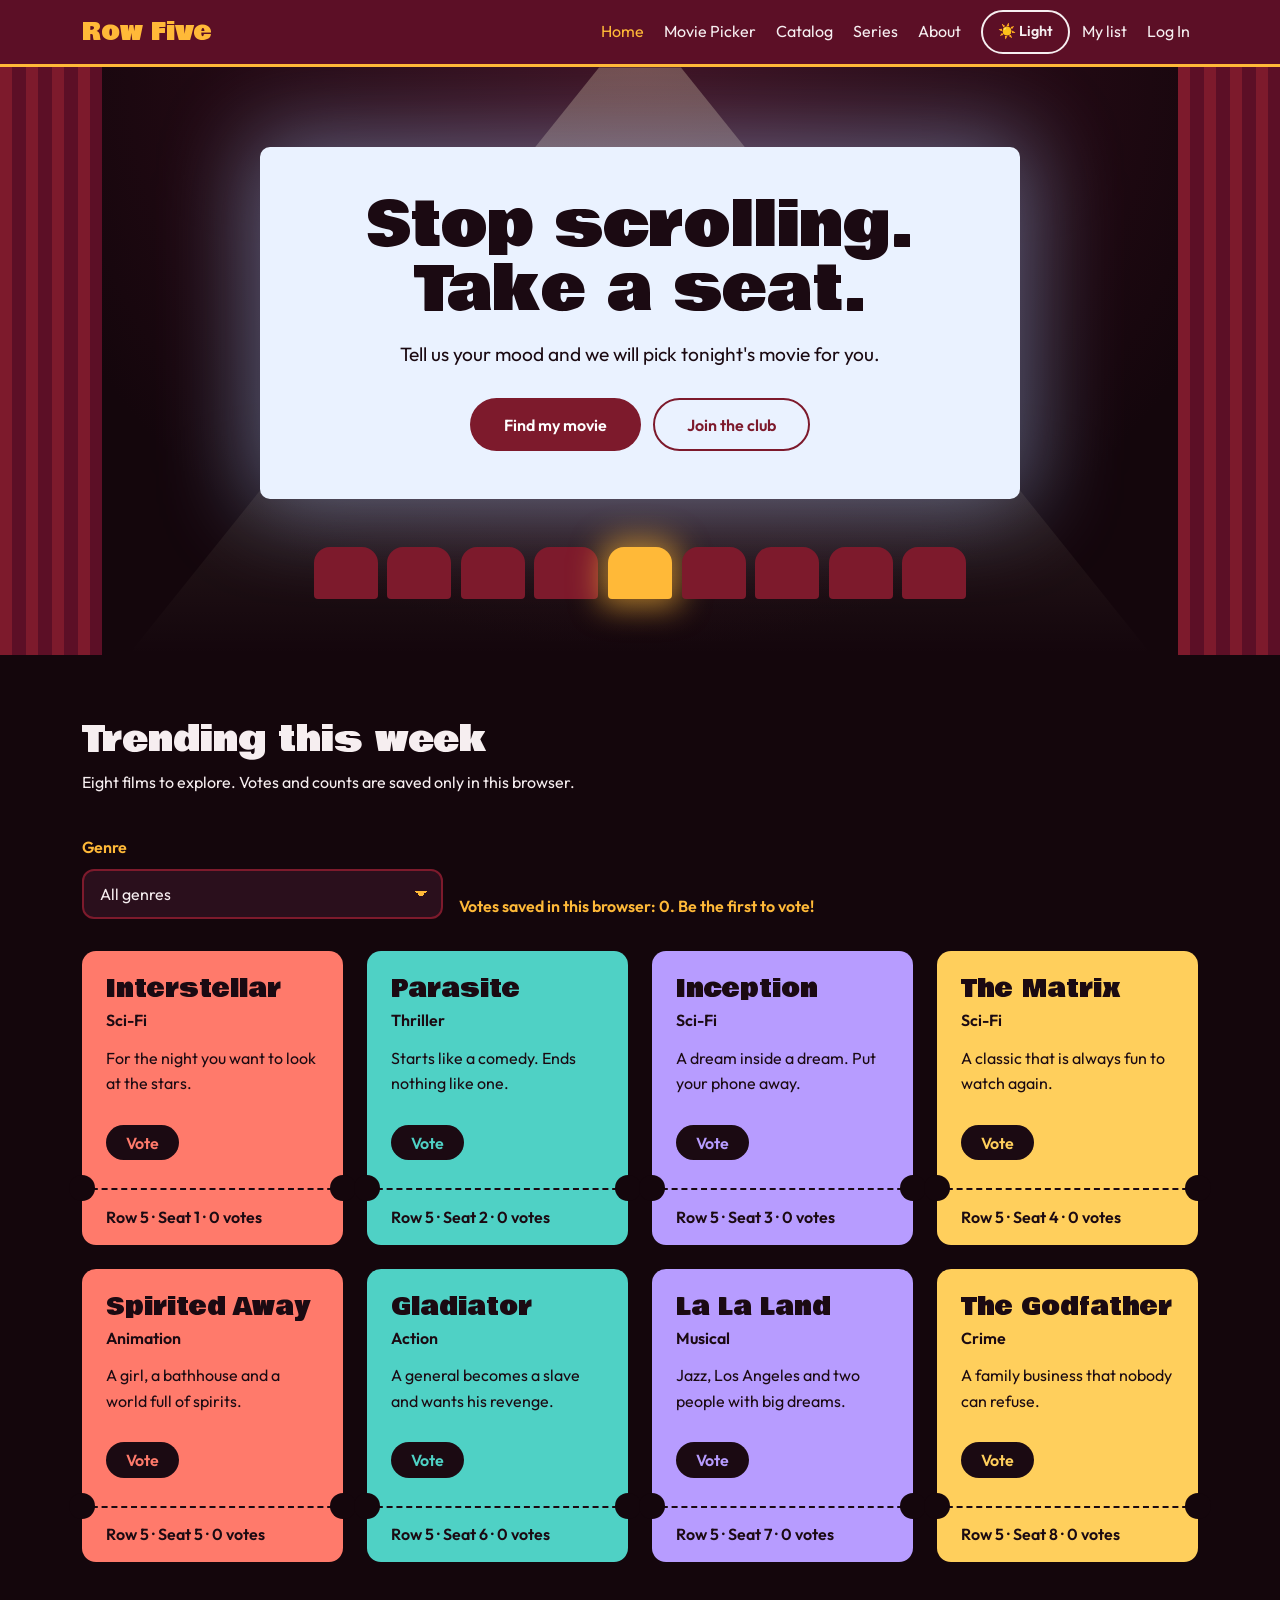
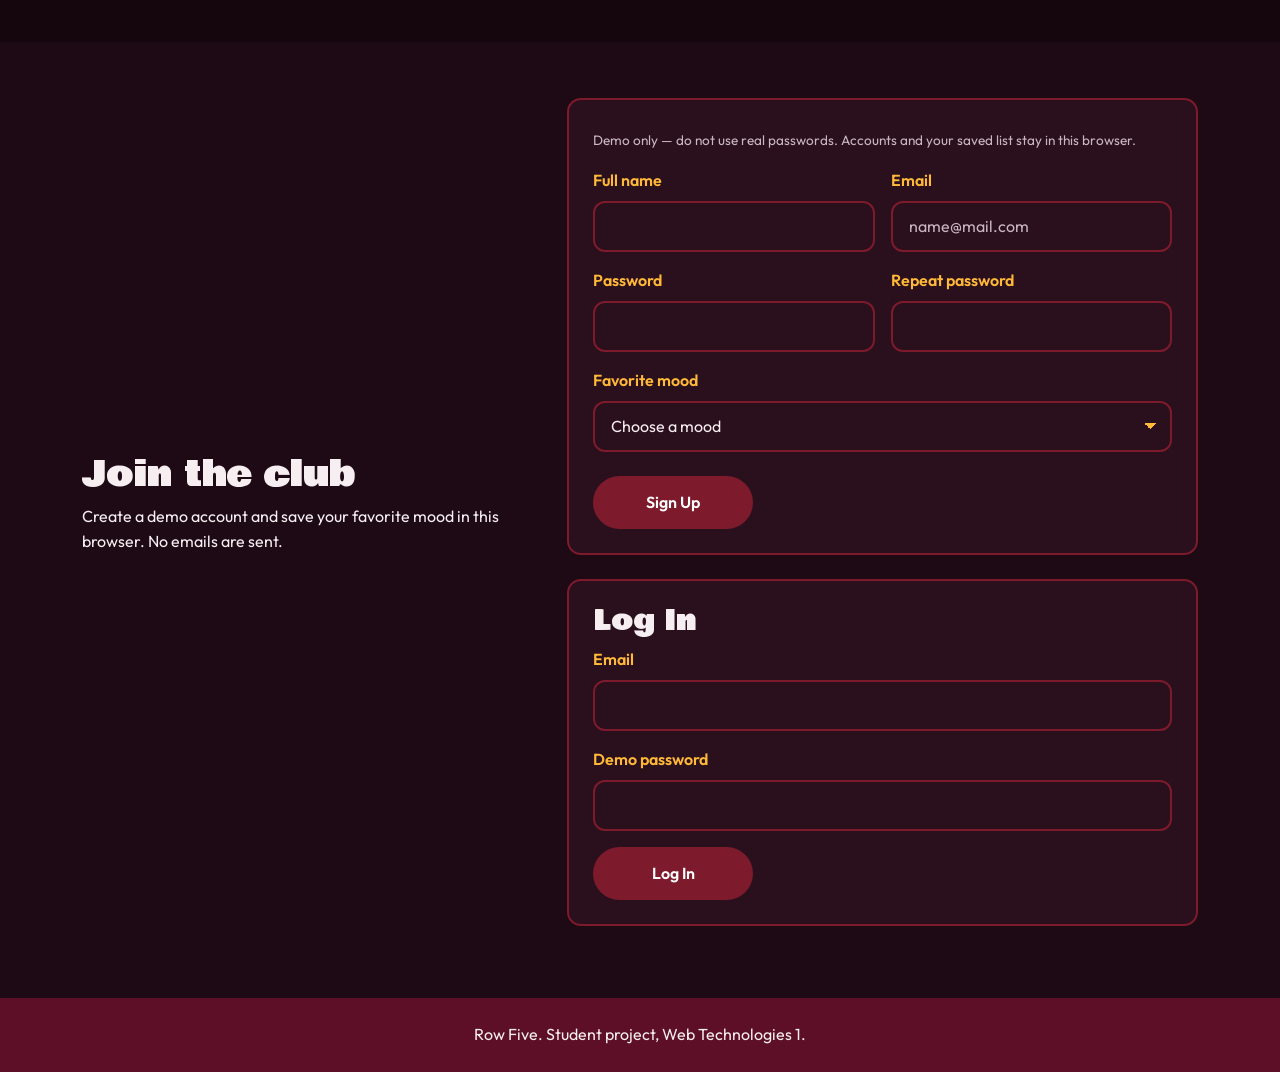
==== commit 0da3b051: "Polish light theme and improve form flow" ====
--- a/index.html
+++ b/index.html
@@ -71,7 +71,7 @@
     <section class="trends" id="trends">
       <div class="container">
         <h2>Trending this week</h2>
-        <p class="section-text">Eight films people are talking about in our movie club. Vote for your favorite.</p>
+        <p class="section-text">Eight films to explore. Votes and counts are saved only in this browser.</p>
 
         <div class="row g-3 align-items-end trend-tools">
           <div class="col-12 col-sm-6 col-md-4">
@@ -95,14 +95,14 @@
         <div class="row g-5 align-items-center">
           <div class="col-12 col-lg-5">
             <h2>Join the club</h2>
-            <p>Members get one movie for every mood, straight to their mailbox. No spam, only popcorn.</p>
+            <p>Create a demo account and save your favorite mood in this browser. No emails are sent.</p>
           </div>
           <div class="col-12 col-lg-7">
             <form id="join-form" class="booking-form" novalidate>
               <div class="row g-3">
                 <div class="col-12 col-md-6">
                   <label for="j-name" class="form-label">Full name</label>
-                  <input type="text" class="form-control" id="j-name" autocomplete="name" minlength="3" pattern="[A-Za-zА-Яа-яЁё]{3,}" required>
+                  <input type="text" class="form-control" id="j-name" autocomplete="name" minlength="3" required>
                   <div class="invalid-feedback"></div>
                 </div>
                 <div class="col-12 col-md-6">
@@ -157,4 +157,4 @@
   <script src="js/account.js"></script>
   <script src="js/home.js"></script>
 </body>
-</html>+</html>
--- a/style.css
+++ b/style.css
@@ -852,7 +852,6 @@
 
 /* Карточки, формы, таблицы и аккордеоны в светлой теме */
 [data-theme="light"] .form-card,
-[data-theme="light"] form,
 [data-theme="light"] .stat-box,
 [data-theme="light"] .accordion-item,
 [data-theme="light"] .accordion-button,
--- a/css/themes.css
+++ b/css/themes.css
@@ -75,11 +75,10 @@
 
 [data-theme="light"] .hero,
 [data-theme="light"] .page-head {
-  background: radial-gradient(
-    ellipse at top,
-    var(--section-bg),
-    var(--night) 75%
-  );
+  background:
+    radial-gradient(ellipse at 14% 0%, rgba(220, 157, 63, .19), transparent 38%),
+    radial-gradient(ellipse at 88% 12%, rgba(126, 47, 72, .13), transparent 42%),
+    linear-gradient(145deg, #fffaf3 0%, var(--section-bg) 52%, var(--night) 100%);
 }
 
 [data-theme="light"] .cast-section {
@@ -100,6 +99,15 @@
 [data-theme="light"] .booking-form,
 [data-theme="light"] .watch-panel {
   background: var(--surface);
+}
+
+/* Keep ticket cut-outs and picker form aligned with the light page canvas. */
+[data-theme="light"] .ticket {
+  background: var(--night);
+}
+
+[data-theme="light"] .picker-form {
+  background: transparent !important;
 }
 
 /* Поля форм */
@@ -275,4 +283,4 @@
 #login,
 #join {
   scroll-margin-top: 5rem;
-}+}
